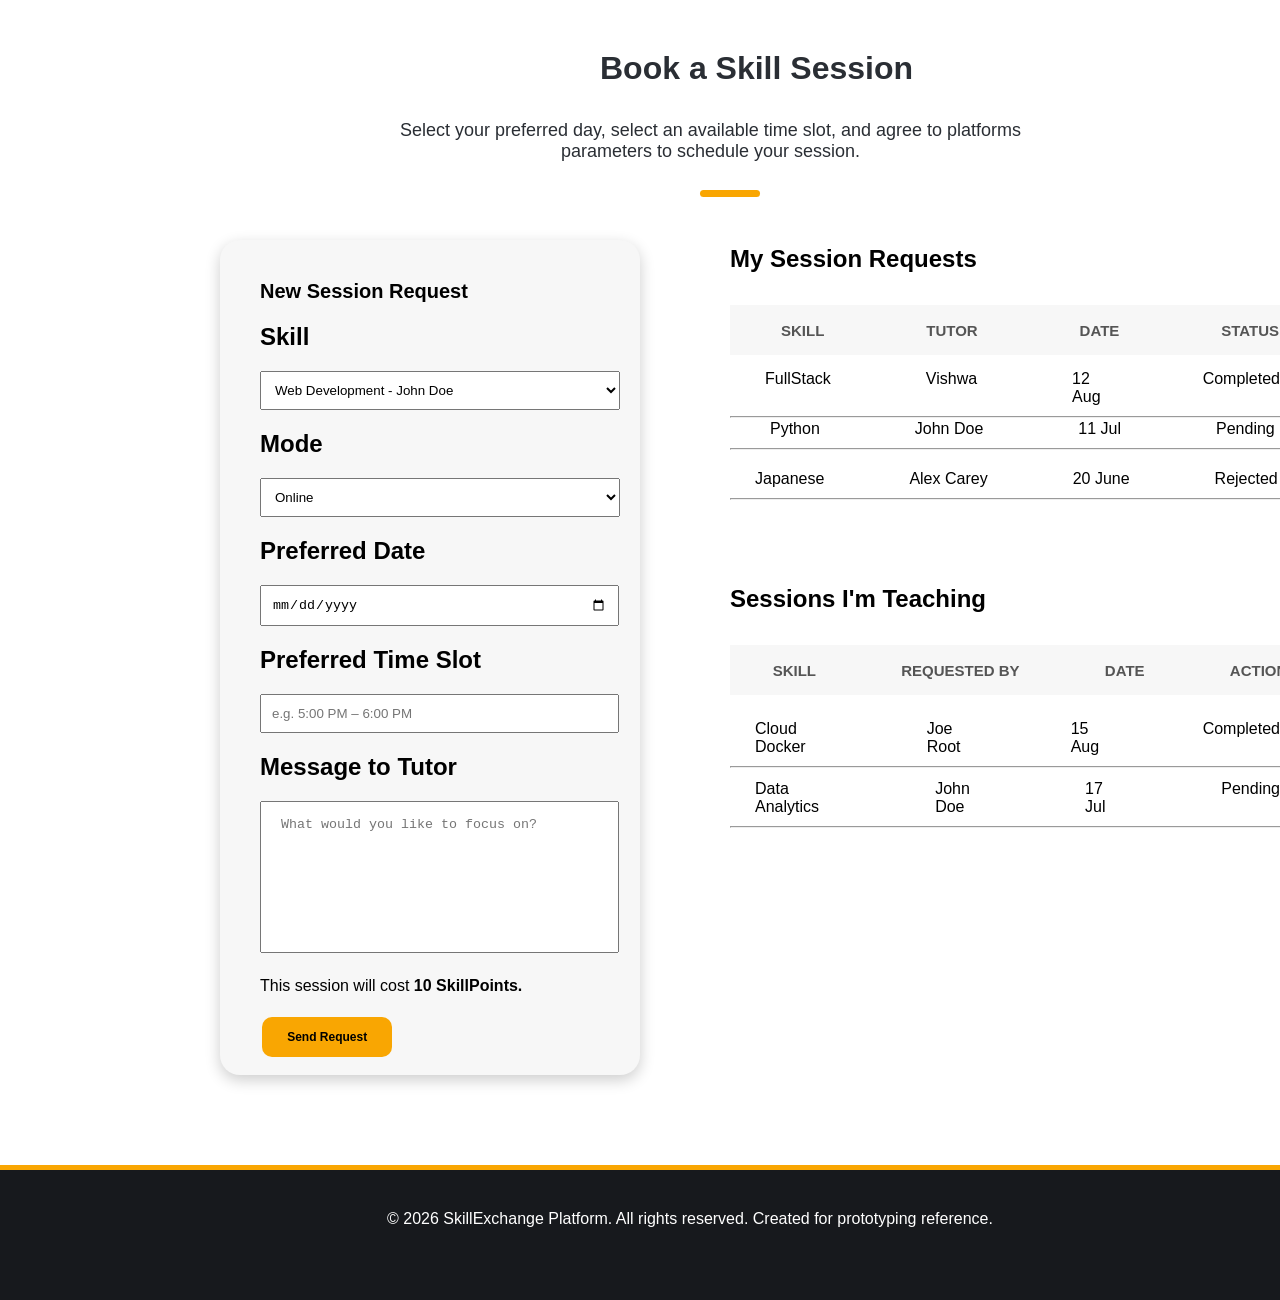
==== ALL CODES MERGIN PLACE/booking.html @ 2250cb86 "vishwa day 4 work evening 6" ====
<!DOCTYPE html>
<html lang="en">
<head>
    <link rel="stylesheet" href="./booking.css">
    <meta charset="UTF-8">
    <meta name="viewport" content="width=device-width, initial-scale=1.0">
    <title>X-Stranger</title>
    <link rel="icon" href="./Gemini_Generated_Image_r9haxmr9haxmr9ha.png">
</head>


<!-- booking intro head section -->
<div class="book-head-align">
    <div class="booking-heading">
        <body>

    <div class="book-head">
        <p>Book a Skill Session</p>
    </div>

     <div class="book-head-detail">
        <p>Select your preferred day, select an available time slot, and agree to platforms</p> <p>parameters to schedule your session.</p>
    </div>
    <div class="book-detail-hypen"></div>
    </div>


    <!-- new session request session -->

    <div class="new-session-box">
        <div class="new-session-head">
            New Session Request
        </div>
        <div class="new-session-options-skill">
            <h2>Skill</h2>
            <div class="skill-options">
            <select class="skill-select">
                <option value="web-dev" class="web-dev">Web Development - John Doe</option>
                  <option value="web-dev" class="web-dev">UI/UX Design - John Doe</option>
                    <option value="web-dev" class="web-dev">Languages- John Doe</option>
                      <option value="web-dev" class="web-dev">Business Strategy - John Doe</option>
            </select>
            </div>
        </div>


        <div class="mode-section">
            <h2>Mode</h2>
             <div class="skill-options">
            <select class="skill-select">
                <option value="web-dev" class="web-dev">Online</option>
                  <option value="web-dev" class="web-dev">Offline (On Campus)</option>
            </select>
            </div>
        </div>
        
 <div class="date-section">
    <h2>Preferred Date</h2>
    <input type="date" placeholder="">
 </div>

 <div class="time-section">
    <h2>Preferred Time Slot</h2>
    <input type="text" placeholder="e.g. 5:00 PM – 6:00 PM">
 </div>

 <div class="Message-area">
    <h2>Message to Tutor</h2>
    <textarea name="text-tutor"  id="" placeholder="What would you like to focus on?"></textarea>

 </div>


 <div class="info-bottom">
    <p>This session will cost <p2>10 SkillPoints.</p2></p>
 </div>


  <div class="nav-btn">
                <button style="margin-bottom: 10px;">Send Request</button>
            </div>

 </div>



<!--  SESSION REQUESTS RIGHT SIDE -->




<div class="My-Session-REQUESTS">

    <div class="My-Session-REQUESTS-head">
          <h2>My Session Requests</h2>
    </div>

    <div class="My-Session-REQUESTS-box">
        <div class="My-Session-REQUESTS-head-content"></div>
        <ul>
            <li>SKILL</li>
                 <li>TUTOR</li>
                      <li>DATE</li>
                           <li>STATUS</li>
        </ul>

    </div>
  
</div>



<div class="My-Session-REQUESTS-box-details">
<div class="My-Session-REQUESTS-details">
    <ul>
            <li style="padding-left: 35px;"><p>FullStack</p></li>
                 <li>Vishwa</li>
                      <li>12 Aug</li>
                           <li>Completed</li>
        </ul>
</div>
<div class="hr-align">
<hr>
</div>
</div>


<div class="My-Session-REQUESTS-box-details2">
<div class="My-Session-REQUESTS-details">
    <ul>
            <li style="padding-left: 40px;">Python</li>
                 <li>John Doe</li>
                      <li style="padding-left: px;">11 Jul</li>
                           <li>Pending</li>
        </ul>
</div>
<div class="hr-align">
<hr>
</div>
</div>


<div class="My-Session-REQUESTS-box-details3">
<div class="My-Session-REQUESTS-details">
    <ul>
            <li style="padding-left: 25px;">Japanese</li>
                 <li>Alex Carey</li>
                      <li>20 June</li>
                           <li>Rejected</li>
        </ul>
</div>
<div class="hr-align">
<hr>
</div>
</div>


<!-- 
session-teaching-right -->

<div class="My-Session-REQUESTS2">

    <div class="My-Session-REQUESTS-head2">
          <h2>Sessions I'm Teaching</h2>
    </div>

    <div class="My-Session-REQUESTS-box2">
        <div class="My-Session-REQUESTS-head-content2"></div>
        <ul>
            <li>SKILL</li>
                 <li>REQUESTED BY</li>
                      <li>DATE</li>
                           <li>ACTION</li>
        </ul>

    </div>
  
</div>



<div class="My-Session-REQUESTS-box-details5">
<div class="My-Session-REQUESTS-details5">
    <ul>
            <li style="padding-left: 25px;"><p>Cloud Docker</p></li>
                 <li>Joe Root</li>
                      <li>15 Aug</li>
                           <li>Completed</li>
        </ul>
</div>
<div class="hr-align">
<hr>
</div>
</div>


<div class="My-Session-REQUESTS-box-details6">
<div class="My-Session-REQUESTS-details6">
    <ul>
            <li style="padding-left: 25px;">Data Analytics</li>
                 <li>John Doe</li>
                      <li >17 Jul</li>
                           <li style="padding-left:10px;">Pending</li>
        </ul>
</div>
<div class="hr-align">
<hr>
</div>
</div>





<!-- FOOTER SECTIONS FOR ALL -->

<div class="footer-area">
    <p style="color: white; text-align: center; margin-top: 40px; margin-left: 100px;">
        © 2026 SkillExchange Platform. All rights reserved. Created for prototyping reference.
    </p>
</div>







</body>
</html>
---- ALL CODES MERGIN PLACE/booking.css ----
*{
    padding: 0;
    margin: 0;
}
body{
  font-family: 'Outfit', sans-serif;
  background-color: white;
}




.book-head{
    font-family: "Outfit",sans-serif;
    font-size: 32px;
    font-weight: 800;
    color: #2A2E34;
    position: absolute;
    top: 50px;
    left: 600px;
}

.book-head-detail{
     font-family: "Outfit",sans-serif;
    font-size: 18px;
    color: #2A2E34;
    text-align: center;
    position: absolute;
    top: 120px;
    left: 400px;
}
.book-detail-hypen{
    height: 7px;
    border-radius: 5px;
    width: 60px;
    position: absolute;
     top: 190px;
    left: 700px;

    background-color: #F9A602 ;
    align-items: center;
}

.new-session-box{
    height: 835px;
    width: 420px;
    background-color: #F7F7F7;
    position: relative;
    top: 240px;
    left: 220px;
       box-shadow: rgba(0, 0, 0, 0.20) 0px 5px 15px;
       border-radius: 20px;
}
.new-session-head{
    font-size: 20px;
    font-weight: 700;
    padding-top: 40px;
    padding-left: 40px;
}
.new-session-options-skill{
    margin-top: 20px;
    margin-left: 40px;
}
.skill-options{
    padding-top: 20px;
   
}
.skill-select{
    padding: 10px;
    width: 360px;
 
}
.skill-select:hover{
     border: 2px solid #F9A602;
}
.mode-section{
      margin-top: 20px;
    margin-left: 40px;
}
.date-section{
    margin-top: 20px;
    margin-left: 40px;
}
.date-section input{
    margin-top: 20px;
    margin-left: 0px;
     padding: 10px;
    width: 335px;
}
.time-section{
    margin-top: 20px;
    margin-left: 40px;
}
.time-section input{
    margin-top: 20px;
    margin-left: 0px;
     padding: 10px;
    width: 335px;
}
.date-section input:hover{
     border: 2px solid #F9A602;
}
.time-section input:hover{
    border: 2px solid #F9A602;
}
.Message-area{
      margin-top: 20px;
      pointer-events: auto;
    margin-left: 40px;  
}

.Message-area textarea{
    margin-top: 20px;
    height: 120px;
    width: 317px;
    resize: none;
}
.Message-area textarea:hover{
    border: 2px solid #F9A602;
}

.Message-area textarea{
    padding: 15px 20px;
}
.info-bottom{
     margin-top: 20px;
    margin-left: 40px;   
}
.info-bottom p2{
    font-weight: 600;
}
.nav-btn button{
  height: 40px;
  width: 130px;
  border-radius: 10px;
  background-color: #F9A602;
  font-weight: 700;
  font-size: 12px;
  font-family: 'Outfit', sans-serif;
  transition: transform 0.4s ease-in-out;
  border: none;

}
.nav-btn{
      position: absolute;
  top: 93%;
  right: 59%;
  text-decoration: none;
  border: none;
}

.nav-sections li:hover{
    cursor: pointer;
    color:#F9A602;
     text-decoration: underline;
    
}
.nav-btn button:hover{
    cursor: pointer;
     transform: scale(1.2);
   
}

/* SESSION REQUESTS RIGHT SIDE */


.My-Session-REQUESTS{
    position: relative;
    display: flex;
}
.My-Session-REQUESTS-head{
    position:absolute;
    top: -590px;
    left: 730px;
}
.My-Session-REQUESTS-box{
    position:absolute;
    height: 50px;
    width: 600px;
    background-color: #F7F7F7;
     top: -530px;
    left: 730px;
}
.My-Session-REQUESTS-box ul{
    display: flex;
    list-style:none;
    justify-content: space-around;
    margin-top: 17px;
    font-size: 15px;
    font-weight: 600;
    color: #555555;
    font-family: 'Outifit',sans-serif;
}
/* .My-Session-REQUESTS-box-details ul{
    display: flex;
    list-style:none;
    justify-content: space-around;
    margin-top: 17px;
    font-size: 15px;
    font-weight: 600;
    color: #555 555;
    font-family: 'Outifit',sans-serif;
} */


/* request box 1 */


.My-Session-REQUESTS-box-details{
    position: absolute;
       top: 370px;

    left: 730px;
   
}
.My-Session-REQUESTS-box-details ul{
     display: flex;
    list-style: none;
    justify-content: space-evenly;
    gap: 95px;

}

/* request box 2 */


.My-Session-REQUESTS-box-details2{
    position: absolute;
       top: 420px;

    left: 730px;
   
}
.My-Session-REQUESTS-box-details2 ul{
     display: flex;
    list-style: none;
    justify-content: space-evenly;
    gap: 95px;

}


/* request box 3 */


.My-Session-REQUESTS-box-details3{
    position: absolute;
       top: 470px;

    left: 730px;
   
}
.My-Session-REQUESTS-box-details3 ul{
     display: flex;
    list-style: none;
    justify-content: space-evenly;
    gap: 85px;

}








.hr-align{
    position: absolute;
    margin-top: 10px; 
    width: 600px
    
}


/* 
session teaching right */







.My-Session-REQUESTS2{
    position: relative;
    display: flex;
}
.My-Session-REQUESTS-head2{
    position:absolute;
    top: -250px;
    left: 730px;
}
.My-Session-REQUESTS-box2{
    position:absolute;
    height: 50px;
    width: 600px;
    background-color: #F7F7F7;
     top: -190px;
    left: 730px;
}
.My-Session-REQUESTS-box2 ul{
    display: flex;
    list-style:none;
    justify-content: space-around;
    margin-top: 17px;
    font-size: 15px;
    font-weight: 600;
    color: #555555;
    font-family: 'Outifit',sans-serif;
}



.My-Session-REQUESTS-box-details5{
    position: absolute;
       top: 720px;

    left: 730px;
   
}
.My-Session-REQUESTS-box-details5 ul{
     display: flex;
    list-style: none;
    justify-content: space-evenly;
    gap: 90px;

}
.My-Session-REQUESTS-box-details6{
    position: absolute;
       top: 780px;

    left: 730px;
   
}
.My-Session-REQUESTS-box-details6 ul{
     display: flex;
    list-style: none;
    justify-content: space-evenly;
    gap: 87px;

}

/* footer section */

.footer-area{
    height: 130px;
    width: 100%;
    margin-top: 330px;
    background-color:#17191d;
    border-top: 5px solid #F9A602;
}
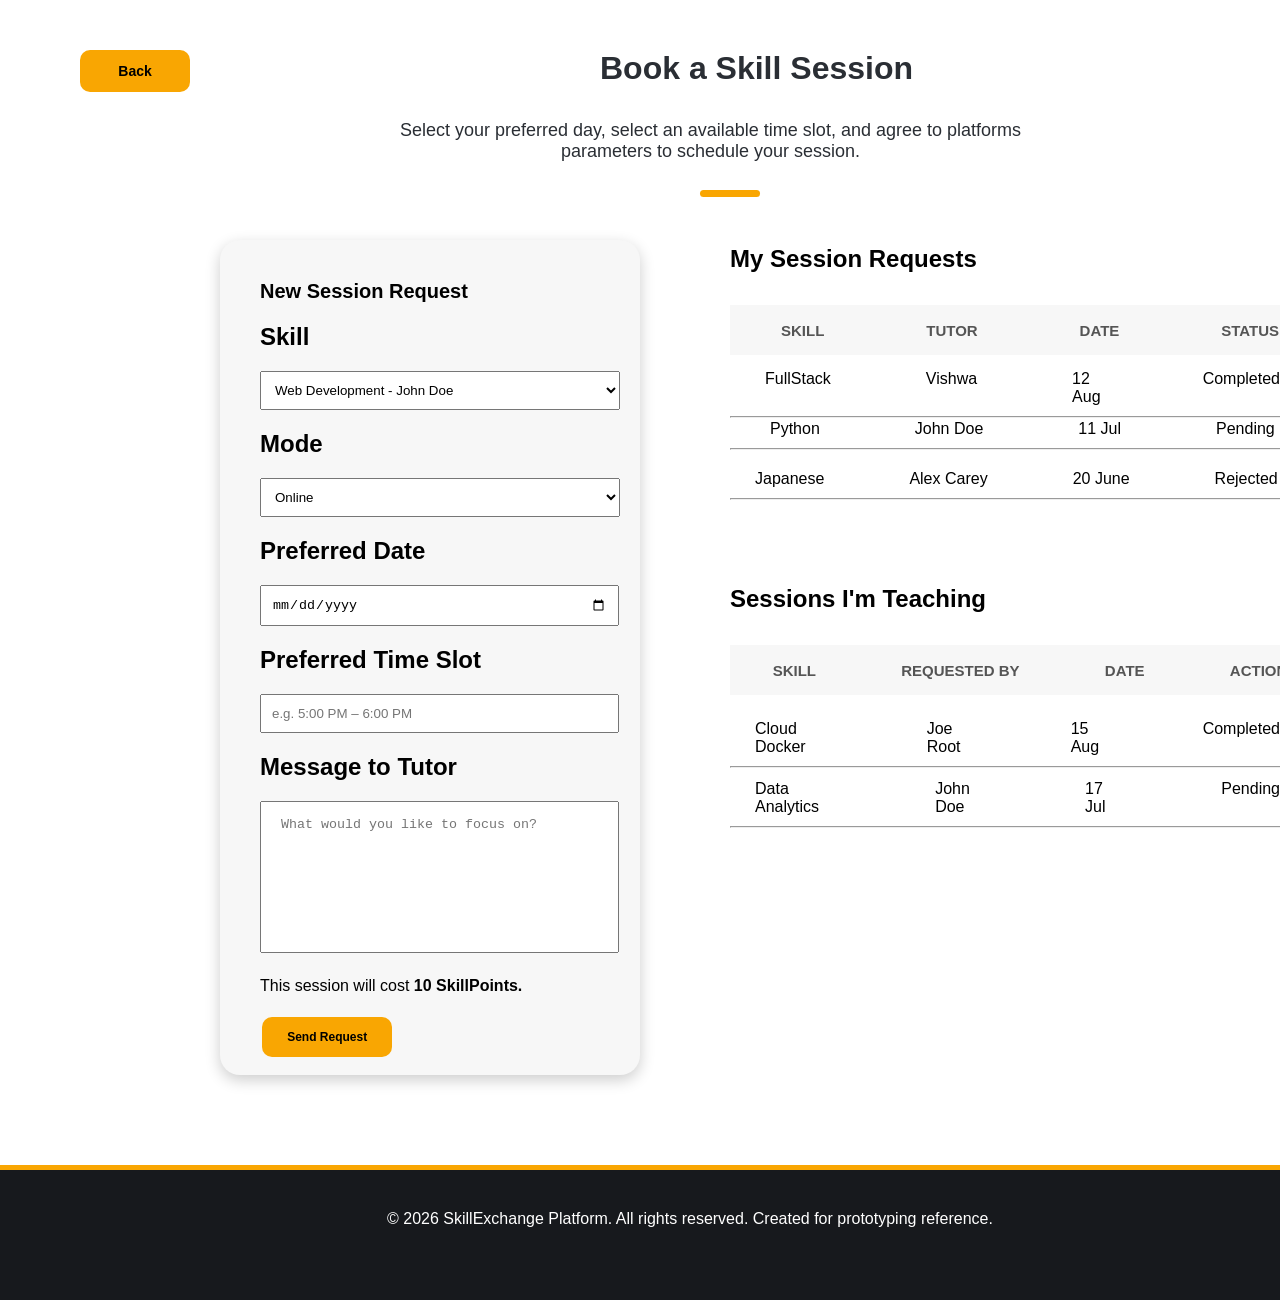
==== commit 5e9155f7: "vishwa day 6 work evening" ====
--- a/ALL CODES MERGIN PLACE/booking.html
+++ b/ALL CODES MERGIN PLACE/booking.html
@@ -77,7 +77,7 @@
 
 
   <div class="nav-btn">
-                <button style="margin-bottom: 10px;">Send Request</button>
+                <button id="sendrequestbtn"  style="margin-bottom: 10px; ">Send Request</button>
             </div>
 
  </div>
@@ -222,6 +222,12 @@
 
 
 
+<div class="back-btn">
+    <a href="./skillmarket.html"><button>Back</button></a>
+
+</div>
+
+<script src="./booking.js"></script>
 
 
 
--- a/ALL CODES MERGIN PLACE/booking.css
+++ b/ALL CODES MERGIN PLACE/booking.css
@@ -350,3 +350,27 @@
     background-color:#17191d;
     border-top: 5px solid #F9A602;
 }
+
+
+.back-btn{
+    position: absolute;
+    top: 50px;
+    left: 80px;
+    
+}
+.back-btn button{
+    background-color: #F9A602;
+    font-weight: 700;
+    font-family: 'Outfit',sans-serif;
+    font-size: 14px;
+    padding: 13px;
+    border-radius: 10px;
+    border: none;
+    width: 110px;
+    transition: transform 0.4s ease-in-out;
+    
+}
+.back-btn button:hover{
+  transform: scale(1.1);
+    
+}
